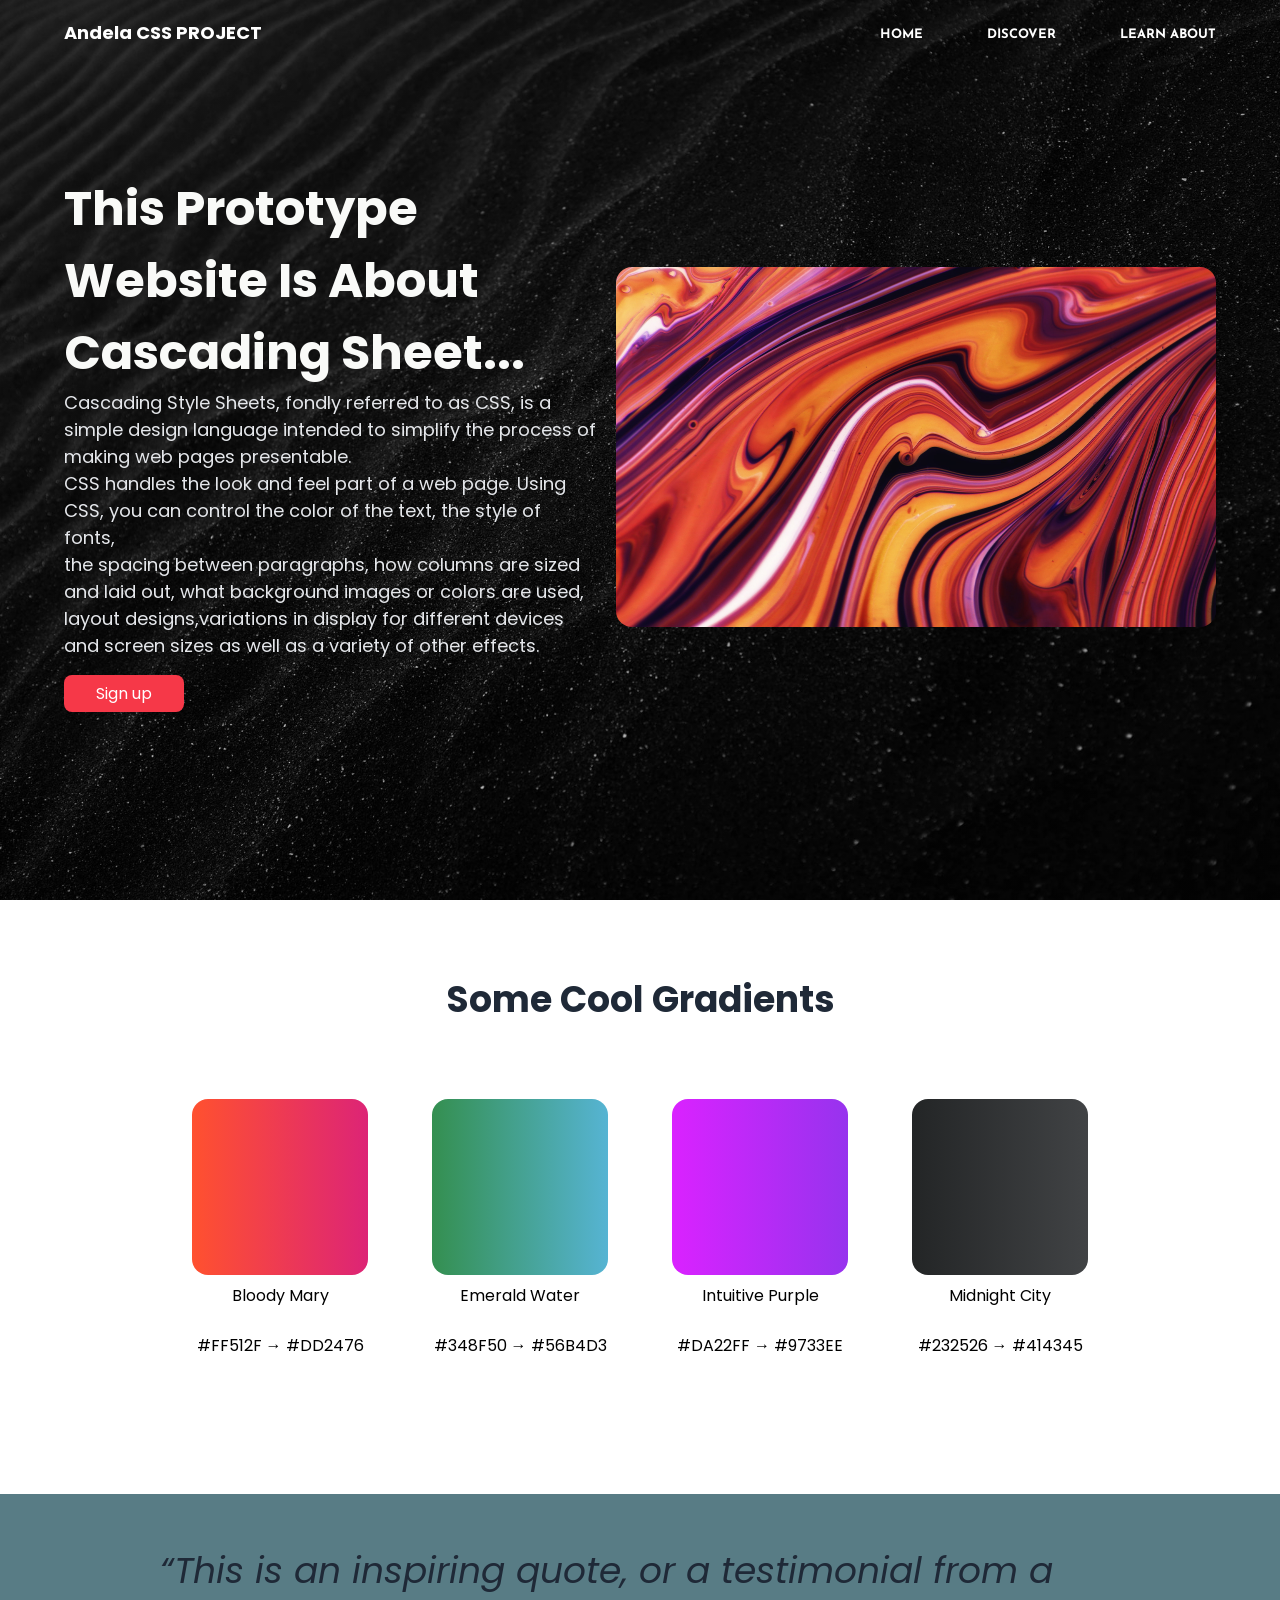
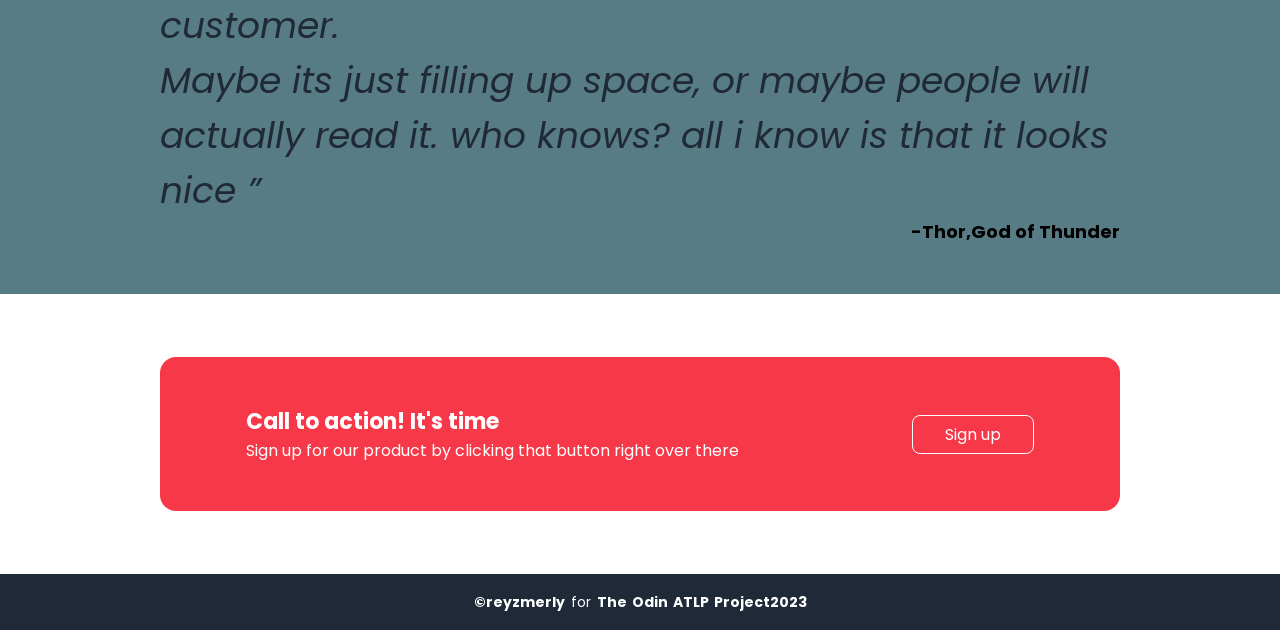
==== index.html @ c43f14c6 "css-project" ====
<!DOCTYPE html>
<html lang="en">
  <head>
    <meta charset="UTF-8" />
    <meta http-equiv="X-UA-Compatible" content="IE=edge" />
    <meta name="viewport" content="width=device-width, initial-scale=1.0" />
    <link rel="stylesheet" href="style.css" />
    <title>MY Landing Page</title>
  </head>
  <body>
    <nav>
      <div class="logo"><a href="./index.html">Andela CSS PROJECT</a></div>
      <ul>
        <li><a href="#home">Home</a></li>
        <li><a href="#info">Discover</a></li>
        <li><a href="#testimonial">Learn About</a></li>
      </ul>
    </nav>
    <main id="home">
      <div class="main-information">
        <h1 class="main-title">This Prototype website is about cascading sheet...</h1>
        <p class="main-description">
          Cascading Style Sheets, 
          fondly referred to as CSS, is a simple design language intended to simplify the process of making web pages presentable.<br>
CSS handles the look and feel part of a web page. Using CSS,
 you can control the color of the text, the style of fonts,
  <br>the spacing between paragraphs, how columns are sized and laid out, 
  what background images or colors are used, layout designs,variations in display for different devices and screen sizes as well as a variety of other effects.
        </p>
        <div class="btn-container">
          <a href="#" class="btn btn-primary">Sign up</a>
        </div>
      </div>
      <div class="img">
        <img src="./images/paint.jpg" alt="" />
      </div>
    </main>
    <section class="info-section" id="info">
      <h2 class="info-title">Some Cool Gradients</h2>
      <div class="card-container">
        <div class="card">
          <div class="illustration" id="card-1"></div>
          <div class="subtext">
            Bloody Mary <br />
            <br />
            #FF512F &#8594; #DD2476
          </div>
        </div>
        <div class="card">
          <div class="illustration" id="card-2"></div>
          <div class="subtext">
            Emerald Water <br />
            <br />
            #348F50 &#8594; #56B4D3
          </div>
        </div>
        <div class="card">
          <div class="illustration" id="card-3"></div>
          <div class="subtext">
            Intuitive Purple <br />
            <br />
            #DA22FF &#8594; #9733EE
          </div>
        </div>
        <div class="card">
          <div class="illustration" id="card-4"></div>
          <div class="subtext">
            Midnight City <br />
            <br />
            #232526 &#8594; #414345
          </div>
        </div>
      </div>
    </section>
    <section class="quote-section" id="testimonial">
      <blockquote>
        <q
          >This is an inspiring quote, or a testimonial from a customer. <br> 
          Maybe its just filling up space, or maybe people will actually read it. who knows? all i know
          is that it looks nice </q
        >
        <cite>-Thor,God of Thunder</cite>
      </blockquote>
    </section>
    <section class="cta-section">
      <div class="cta-background">
        <div class="cta-text">
          <h4 class="cta-title">Call to action! It's time</h4>
          <p class="cta-description">
            Sign up for our product by clicking that button right over there
          </p>
        </div>
        <div class="btn-container">
          <a href="#" class="btn btn-secondary">Sign up</a>
        </div>
      </div>
    </section>
    <footer>
      <p>
        <strong>©reyzmerly</strong> for
        <strong>The Odin ATLP Project2023</strong>
      </p>
    </footer>
    <!-- !Script -->
    <script src="script.js"></script>
    <!-- !Script -->
  </body>
</html>
---- style.css ----
/* ! FONTS */

@import url("https://fonts.googleapis.com/css2?family=Josefin+Sans&family=Poppins:ital,wght@0,100;0,200;0,300;0,400;0,500;0,600;0,700;0,800;0,900;1,100;1,200;1,300;1,400;1,500;1,600;1,700;1,800;1,900&display=swap");

/* ! VARIABLES */

:root {
  --josefin: "Josefin Sans", sans-serif;
  --poppins: "Poppins", sans-serif;
}

/* ! RESETS */

* {
  margin: 0;
  padding: 0;
  box-sizing: border-box;
}

body {
  font-family: var(--poppins);
}

li {
  list-style: none;
}

a {
  text-decoration: none;
}

/* ! COMPONENTS */

.btn {
  display: inline-block;
  padding: 6px 32px;
  border-radius: 0.5em;
  color: #fff;
}

.btn-primary {
  background-color: #f63848;
  margin: 1em 0;
}

.btn-secondary {
  background-color: transparent;
  border: solid 1px white;
}

.illustration {
  width: 11em;
  height: 11em;
  border-radius: 1em;
}

#card-1 {
  background: linear-gradient(to right, #ff512f, #dd2476);
}

#card-2 {
  background: linear-gradient(to right, #348f50, #56b4d3);
}

#card-3 {
  background: linear-gradient(to right, #da22ff, #9733ee);
}

#card-4 {
  background: linear-gradient(to right, #232526, #414345);
}

footer {
  display: flex;
  align-items: center;
  justify-content: center;
  width: 100%;
  height: 4em;
  font-size: 14px;
  word-spacing: 2px;
  color: #fff;
  background-color: #1f2937;
}

.logo {
  font-size: 18px;
  font-weight: bolder;
}

/* ! STYLING */

/* ? NAVBAR */

nav {
  align-items: center;
  height: 4em;
  width: 100%;
  padding: 0 64px;
  position: relative;
  display: flex;
  justify-content: space-between;
  background: transparent;
  position: fixed;
}

nav.black {
  background-color: #fff;
  color: #000;
  box-shadow: 0 3px 10px rgba(0, 0, 0, 0.2);
}

ul {
  display: flex;
}

li a {
  font-size: 13px;
  font-family: var(--josefin);
  text-transform: uppercase;
  padding: 8px 0 0 64px;
  font-weight: bold;
}

nav a {
  color: #fff;
}

nav.black a {
  color: #000;
}

/* ? MAIN */

main {
  padding: 0 64px;
  display: flex;
  flex-shrink: 0;
  align-items: center;
  justify-content: space-between;
  gap: 20px;
  background: linear-gradient(rgba(0, 0, 0, 0.2), rgba(0, 0, 0, 0.2)),
    url("./images/dark_background.jpg") center/cover no-repeat;
  min-height: 100vh;
  color: #fff;
}

.main-information {
  flex: 1;
  display: flex;
  flex-direction: column;
  align-items: flex-start;
  word-wrap: wrap;
  max-width: 35em;
  min-height: 22.5em;
}

.main-information .main-title {
  font-size: 48px;
  font-weight: bolder;
  color: #f9faf8;
  text-transform: capitalize;
}

.main-information .main-description {
  font-size: 18px;
  color: #e5e7eb;
}
img {
  width: 37.5em;
  height: 22.5em;
  border-radius: 1em;
}

/* ? INFO-SECTION */

.info-section {
  display: flex;
  flex-direction: column;
  align-items: center;
  padding: 0 72px;
}

.info-title {
  margin: 2em 0;
  font-size: 36px;
  font-weight: bolder;
  color: #1f2937;
}

.card-container {
  display: flex;
  margin: 0 0 8em 0;
  justify-content: space-around;
}

.card {
  display: flex;
  flex-direction: column;
  align-items: center;
  justify-content: center;
  text-align: center;
  padding: 0 2em;
}

.subtext {
  max-width: 11em;
  padding: 0.5em 0;
}

/* ? QUOTE-SECTION */

.quote-section {
  width: 100%;
  min-height: 25em;
  display: flex;
  align-items: center;
  justify-content: center;
  background-color: #587c85;
}

blockquote {
  display: flex;
  flex-direction: column;
  max-width: 60em;
}

blockquote q {
  font-size: 36px;
  font-weight: light italic;
  font-style: italic;
  color: #1f2937;
}

blockquote cite {
  text-align: right;
  font-style: unset;
  font-weight: bolder;
  font-size: 18px;
}

/* ? CTA-SECTION */

.cta-section {
  width: 100%;
  min-height: 17.5em;
  display: flex;
  justify-content: center;
  align-items: center;
}

.cta-background {
  display: flex;
  background-color: #f63848;
  color: white;
  padding: 48px 0;
  min-width: 60em;
  border-radius: 1em;
  justify-content: space-around;
}

.cta-title {
  font-size: 22px;
}

.cta-background .btn-container {
  display: flex;
  align-items: center;
}
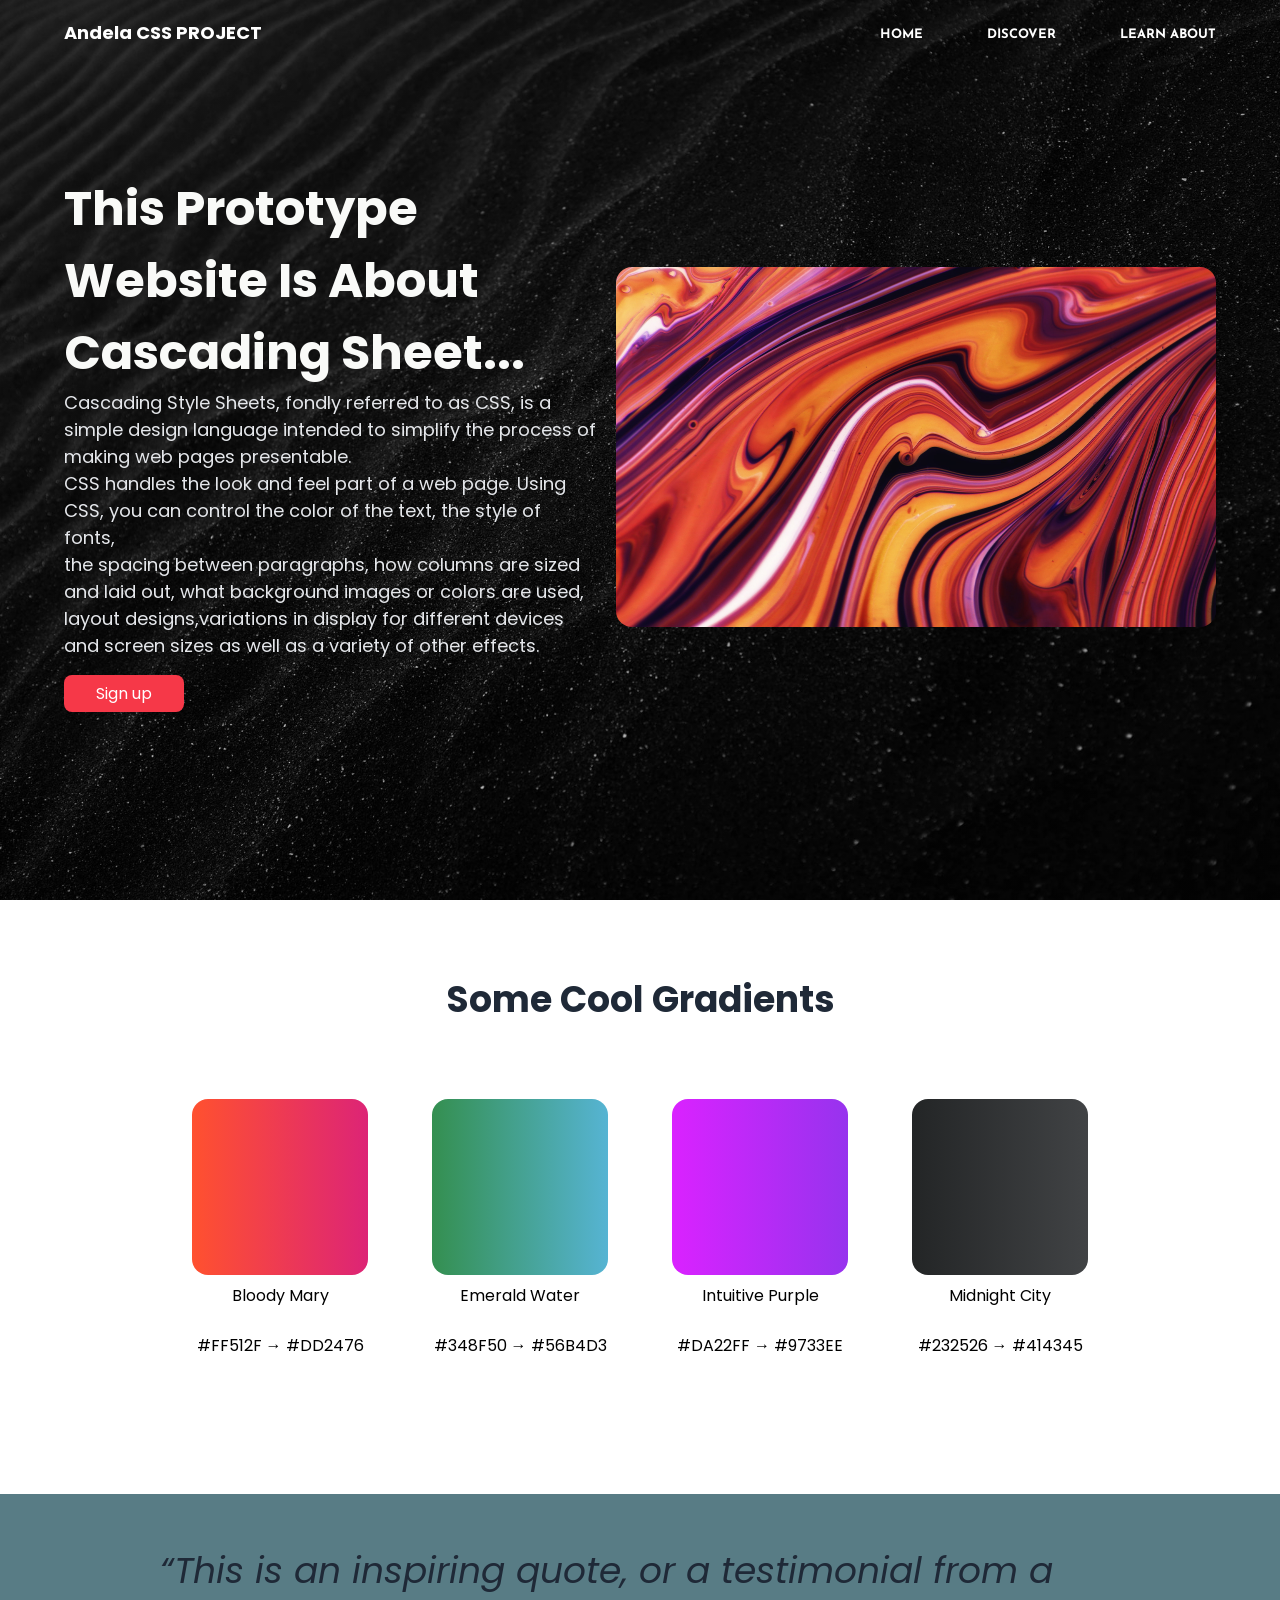
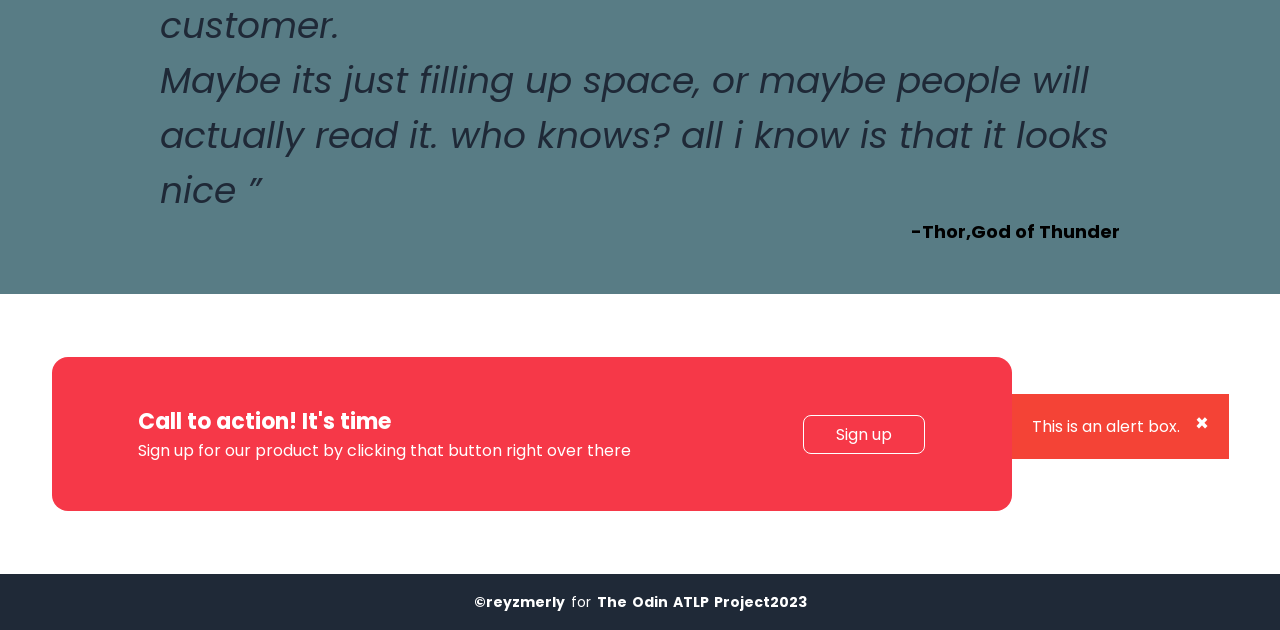
==== commit 9a96cf75: "modified" ====
--- a/index.html
+++ b/index.html
@@ -94,6 +94,10 @@
           <a href="#" class="btn btn-secondary">Sign up</a>
         </div>
       </div>
+      <div class="alert">
+        <span class="closebtn" onclick="this.parentElement.style.display='none';">&times;</span>
+        This is an alert box.
+      </div>
     </section>
     <footer>
       <p>
--- a/style.css
+++ b/style.css
@@ -266,3 +266,27 @@
   display: flex;
   align-items: center;
 }
+/* The alert message box */
+.alert {
+  padding: 20px;
+  background-color: #f44336; /* Red */
+  color: white;
+  margin-bottom: 15px;
+}
+
+/* The close button */
+.closebtn {
+  margin-left: 15px;
+  color: white;
+  font-weight: bold;
+  float: right;
+  font-size: 22px;
+  line-height: 20px;
+  cursor: pointer;
+  transition: 0.3s;
+}
+
+/* When moving the mouse over the close button */
+.closebtn:hover {
+  color: black;
+}
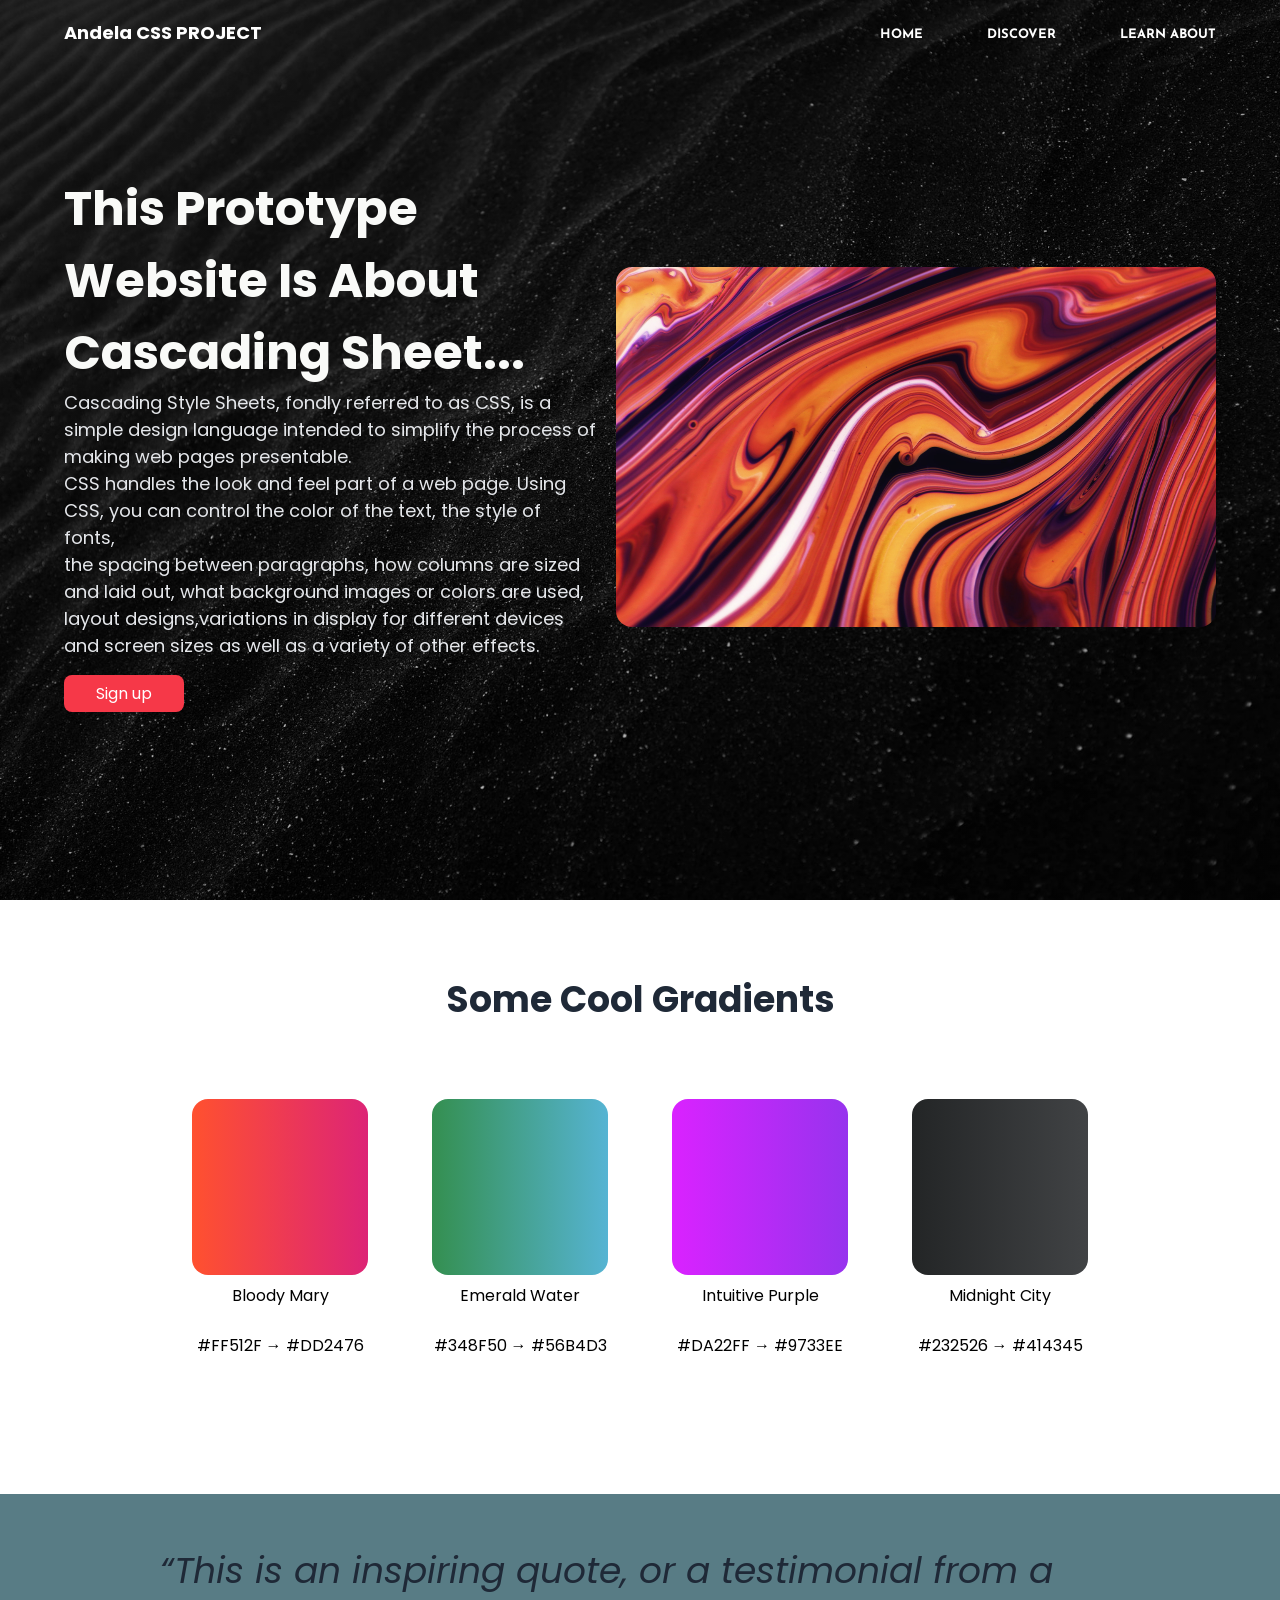
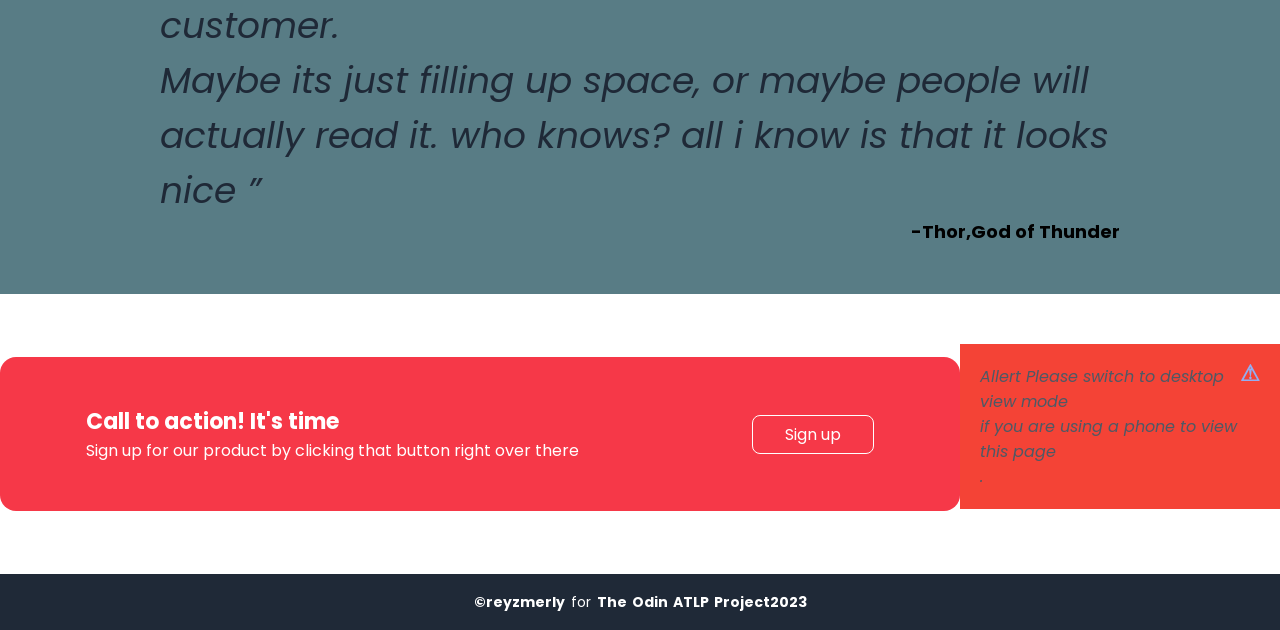
==== commit bd46e3b4: "new modified" ====
--- a/index.html
+++ b/index.html
@@ -95,8 +95,9 @@
         </div>
       </div>
       <div class="alert">
-        <span class="closebtn" onclick="this.parentElement.style.display='none';">&times;</span>
-        This is an alert box.
+        <span class="closebtn" onclick="this.parentElement.style.display='none';">&#9888;</span>
+        <em>Allert Please switch to desktop view mode <br>
+          if you are using a phone to view this page<br>.</em>
       </div>
     </section>
     <footer>
--- a/style.css
+++ b/style.css
@@ -270,14 +270,14 @@
 .alert {
   padding: 20px;
   background-color: #f44336; /* Red */
-  color: white;
+  color:#4e5965 ;
   margin-bottom: 15px;
 }
 
 /* The close button */
 .closebtn {
   margin-left: 15px;
-  color: white;
+  color:#93aef2;
   font-weight: bold;
   float: right;
   font-size: 22px;
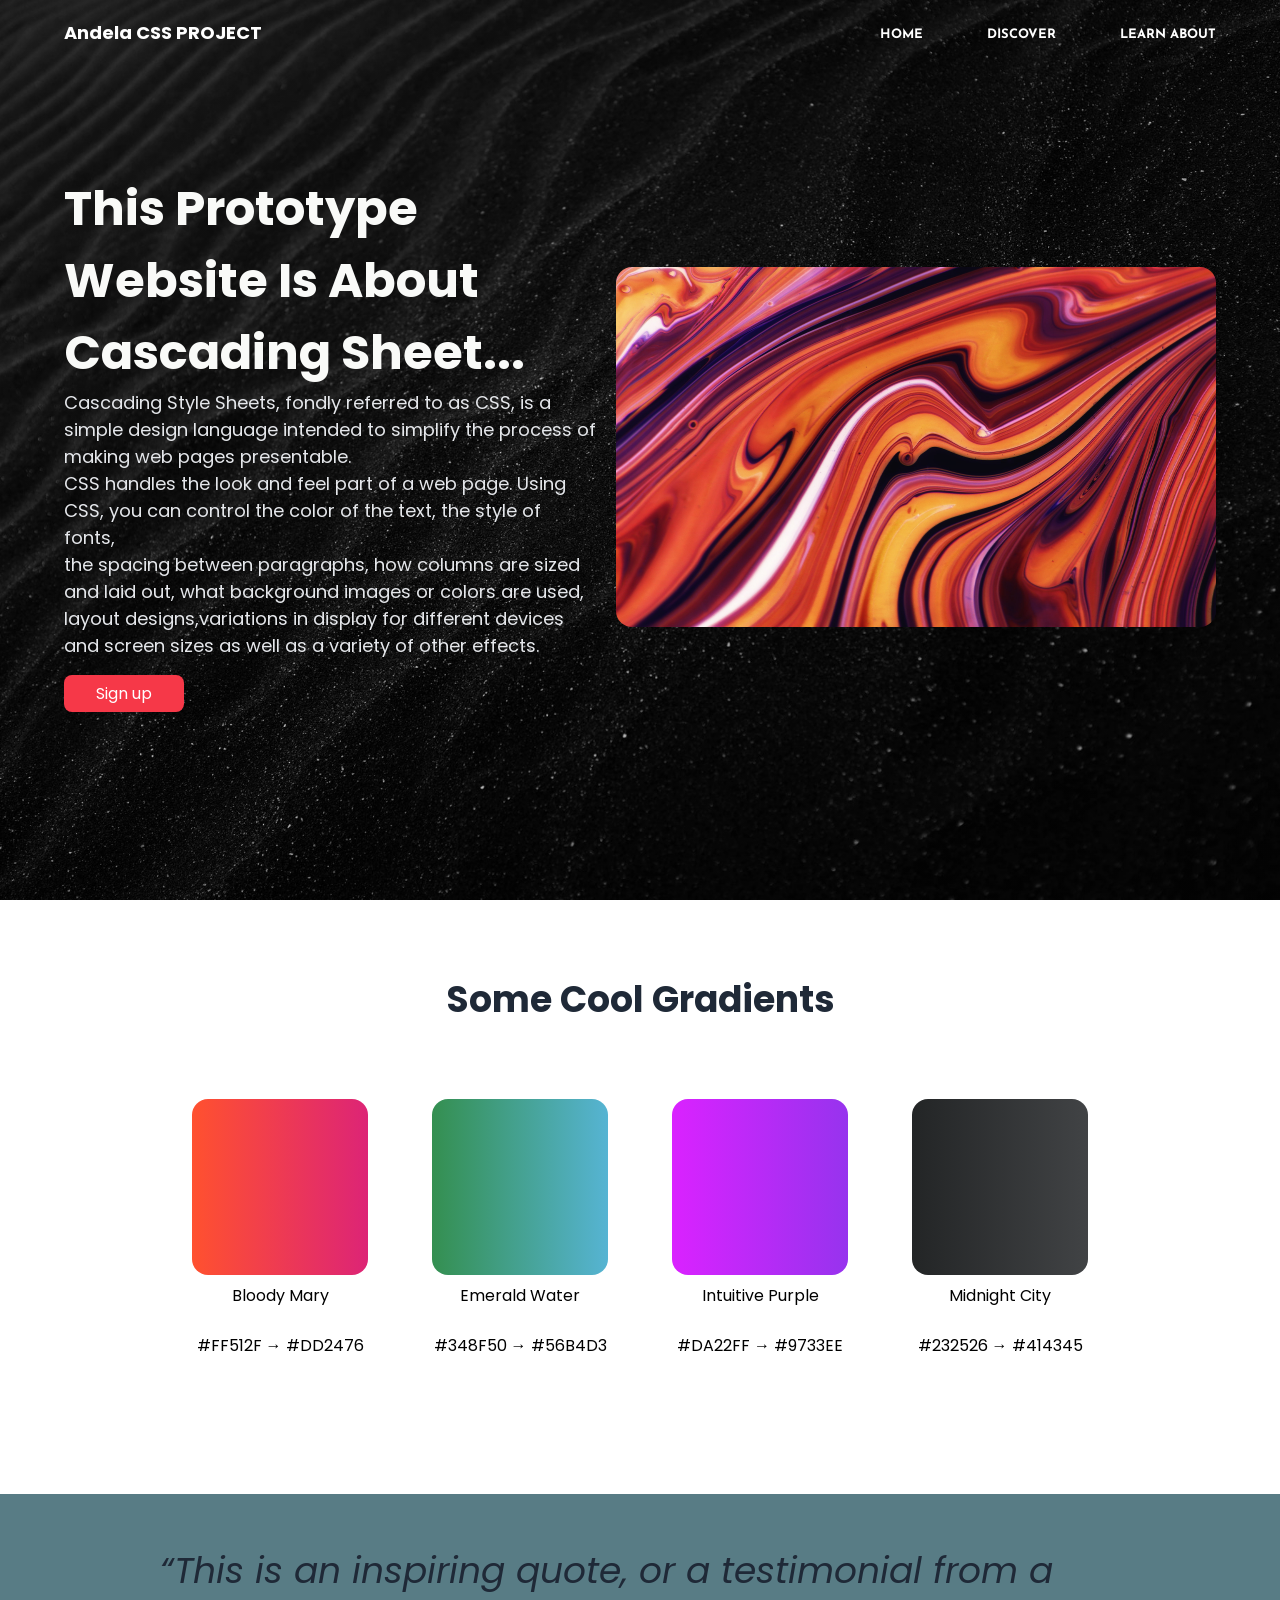
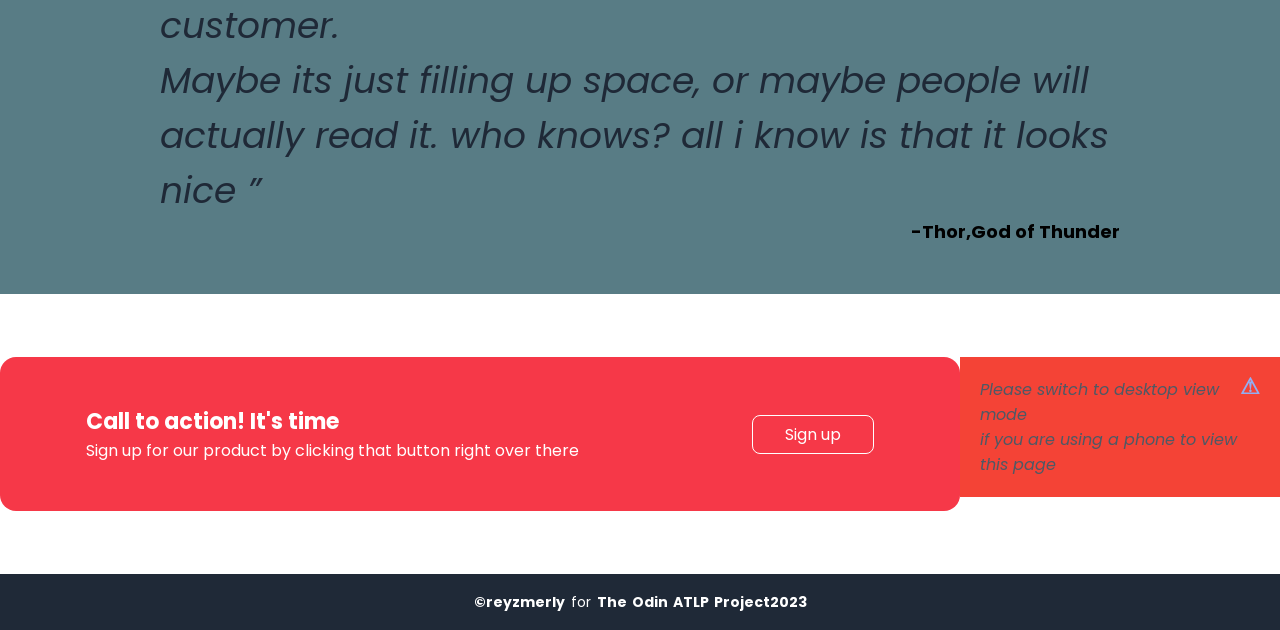
==== commit f8422dde: "modified" ====
--- a/index.html
+++ b/index.html
@@ -96,8 +96,8 @@
       </div>
       <div class="alert">
         <span class="closebtn" onclick="this.parentElement.style.display='none';">&#9888;</span>
-        <em>Allert Please switch to desktop view mode <br>
-          if you are using a phone to view this page<br>.</em>
+        <em>Please switch to desktop view mode <br>
+          if you are using a phone to view this page</em>
       </div>
     </section>
     <footer>
